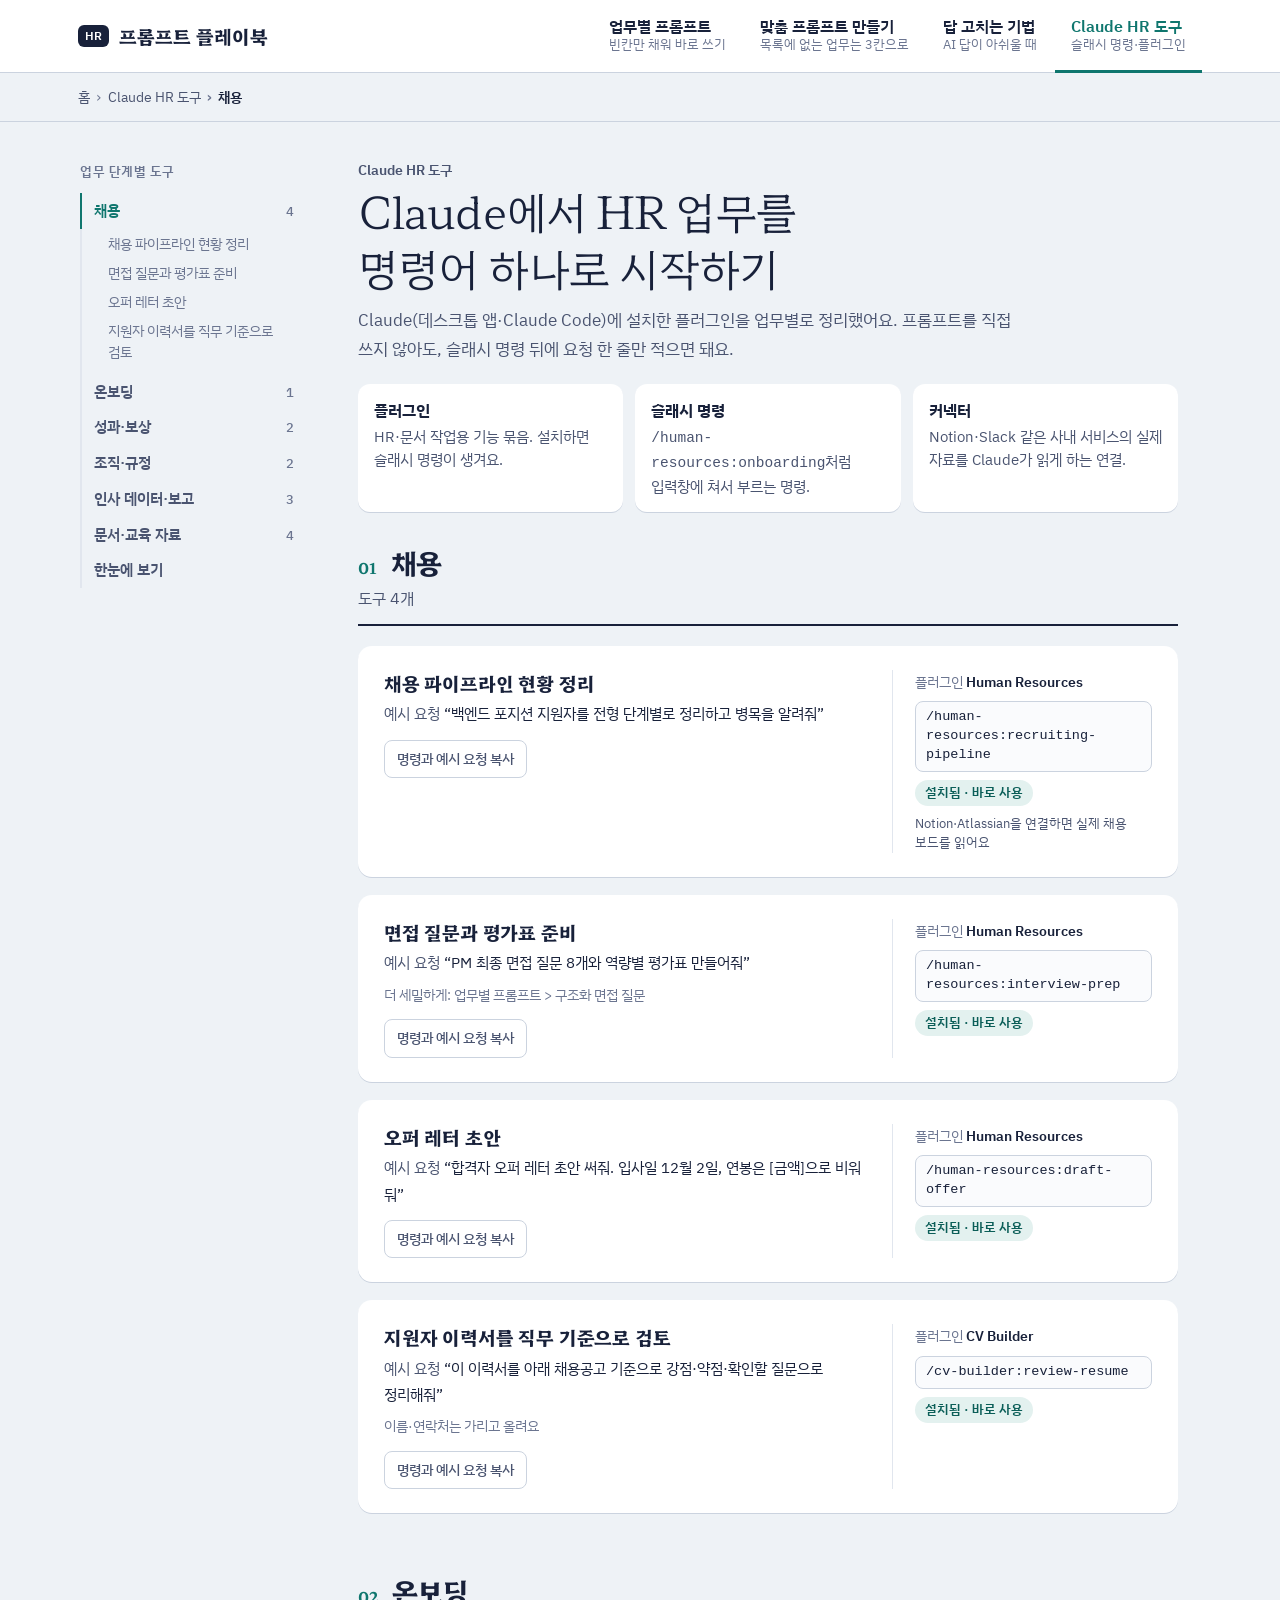
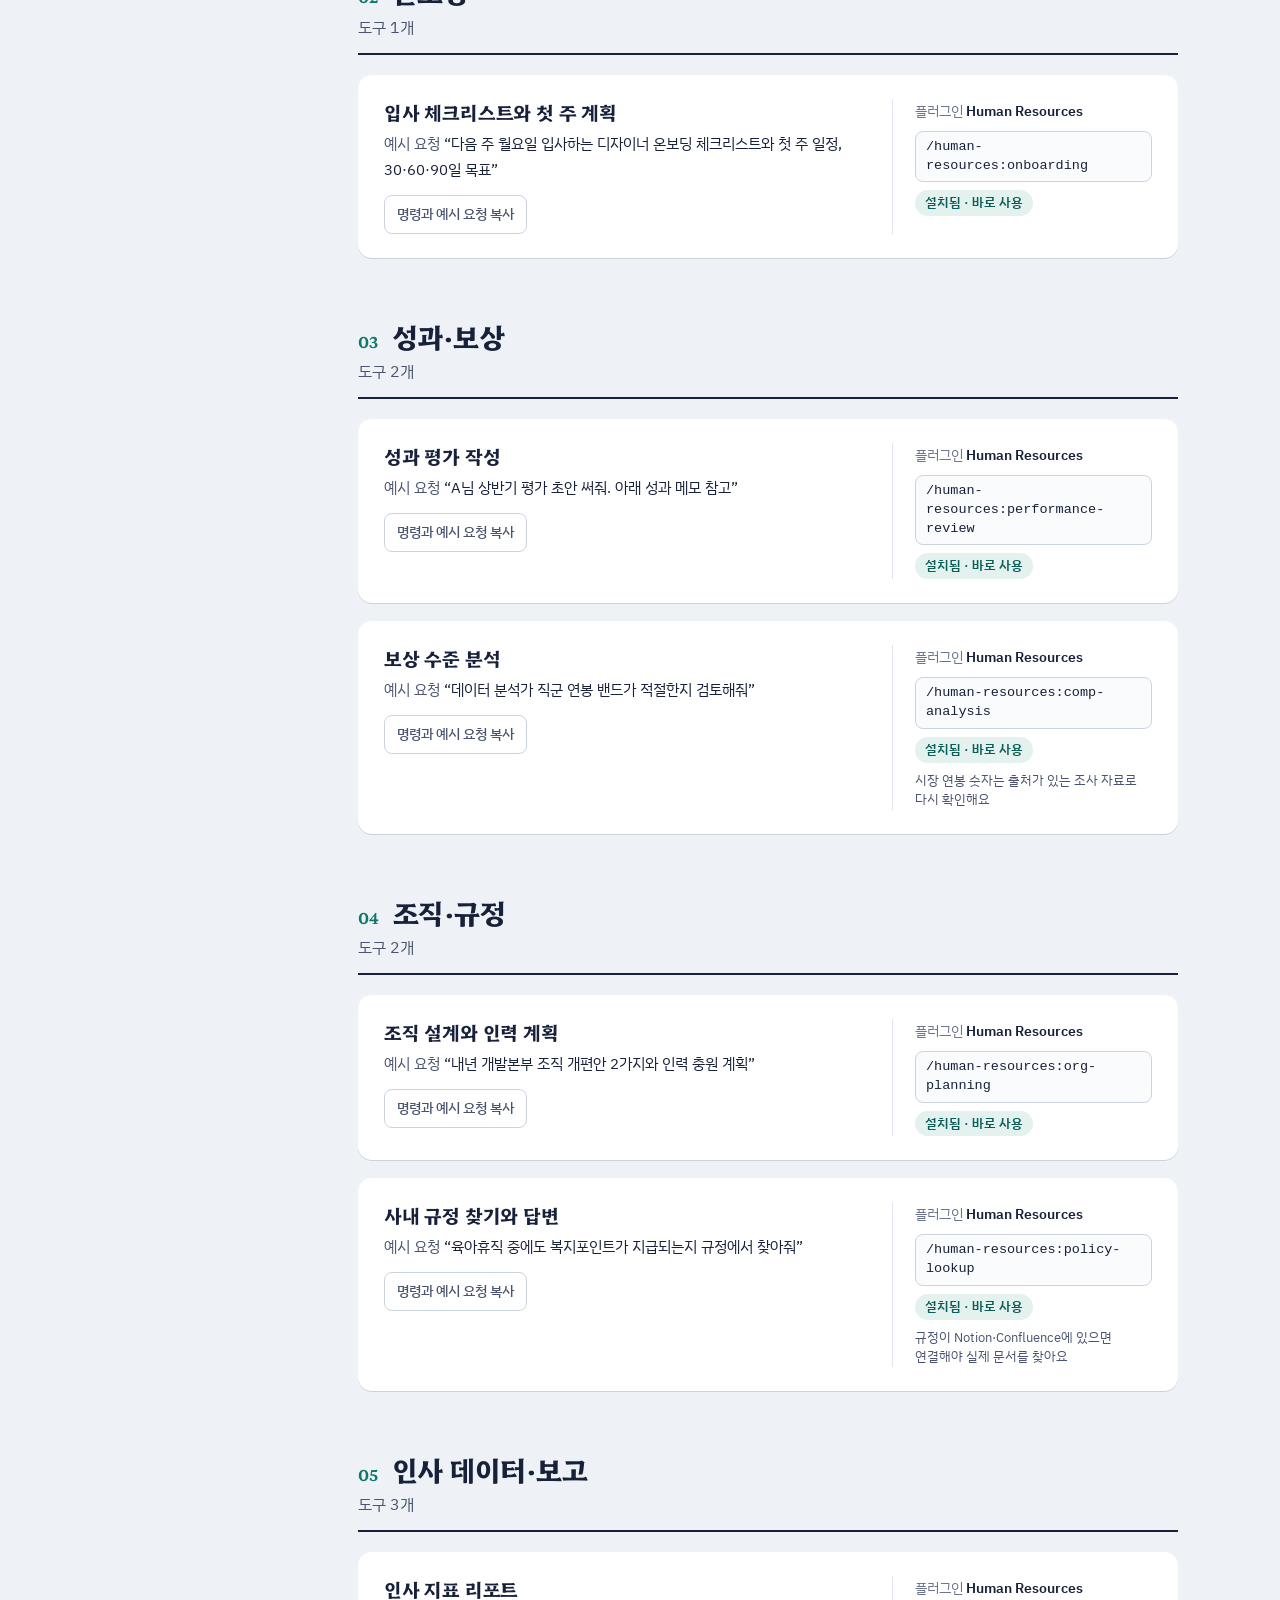
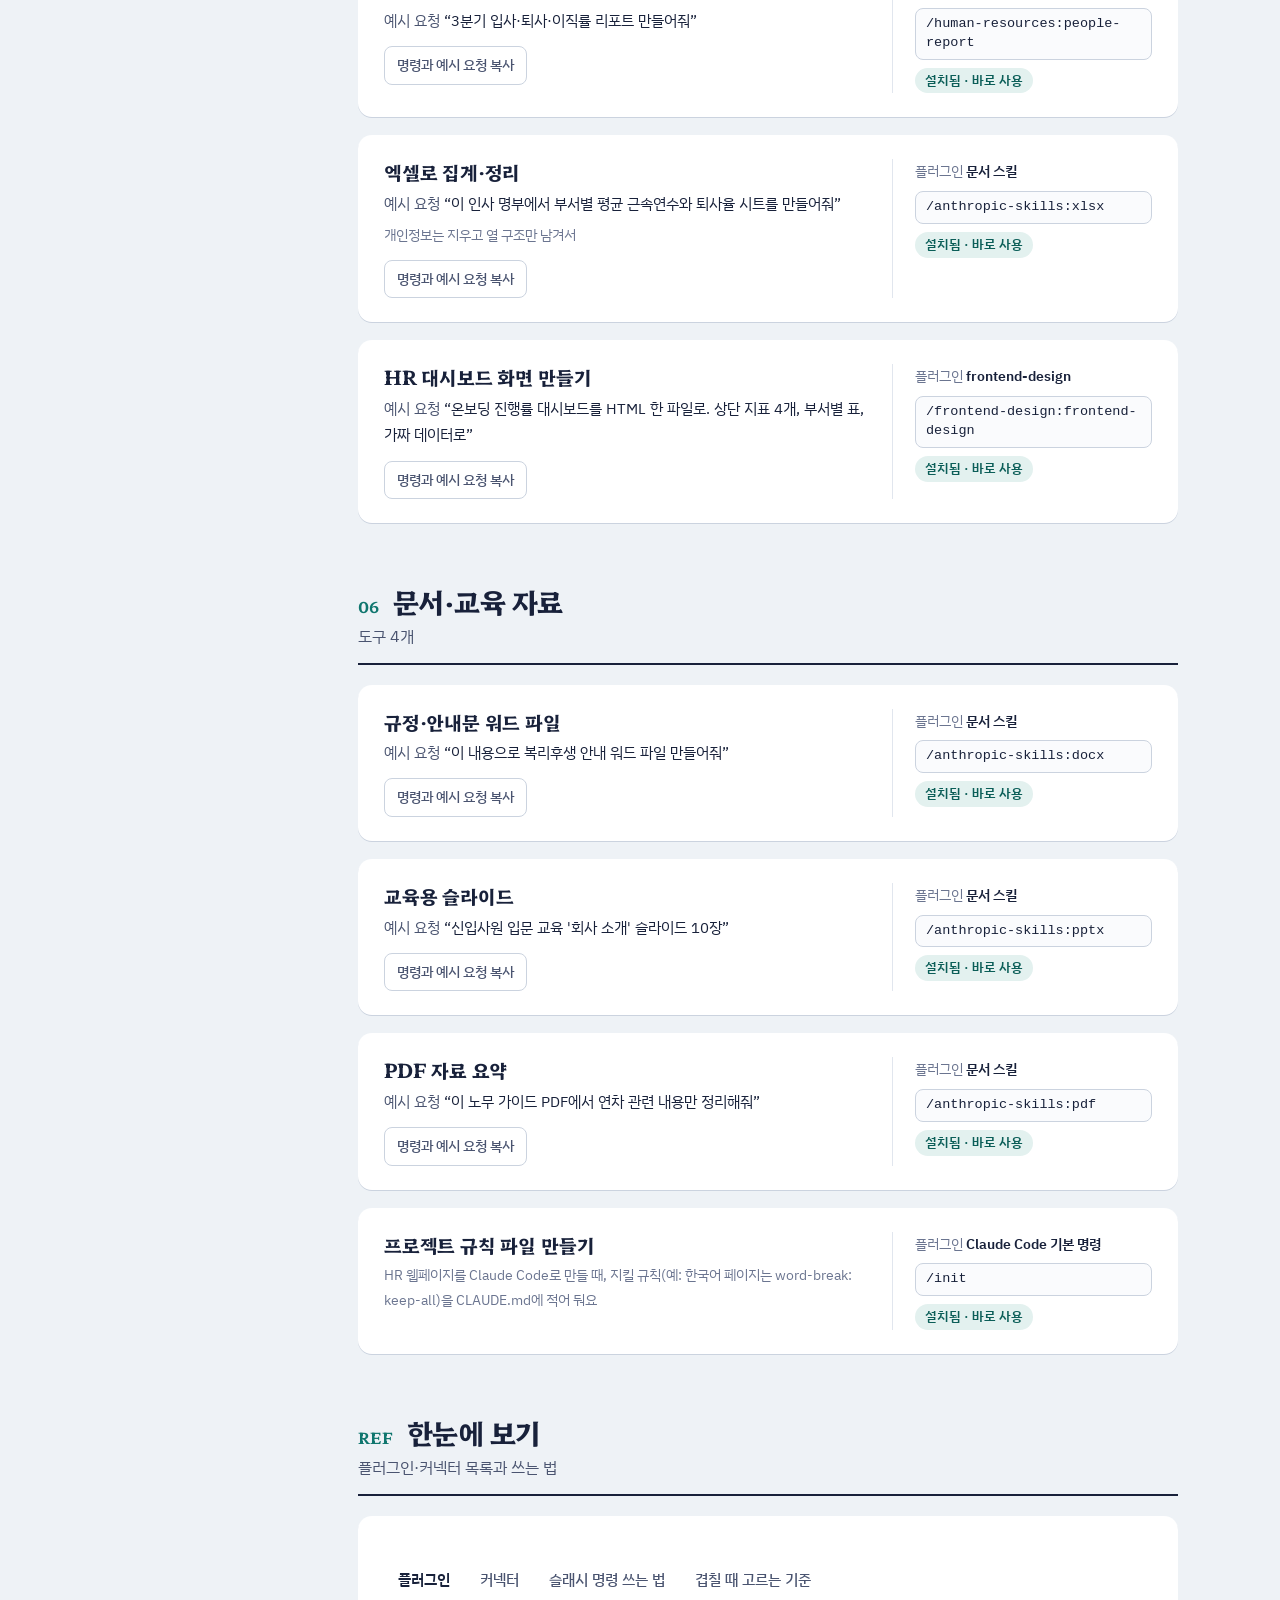
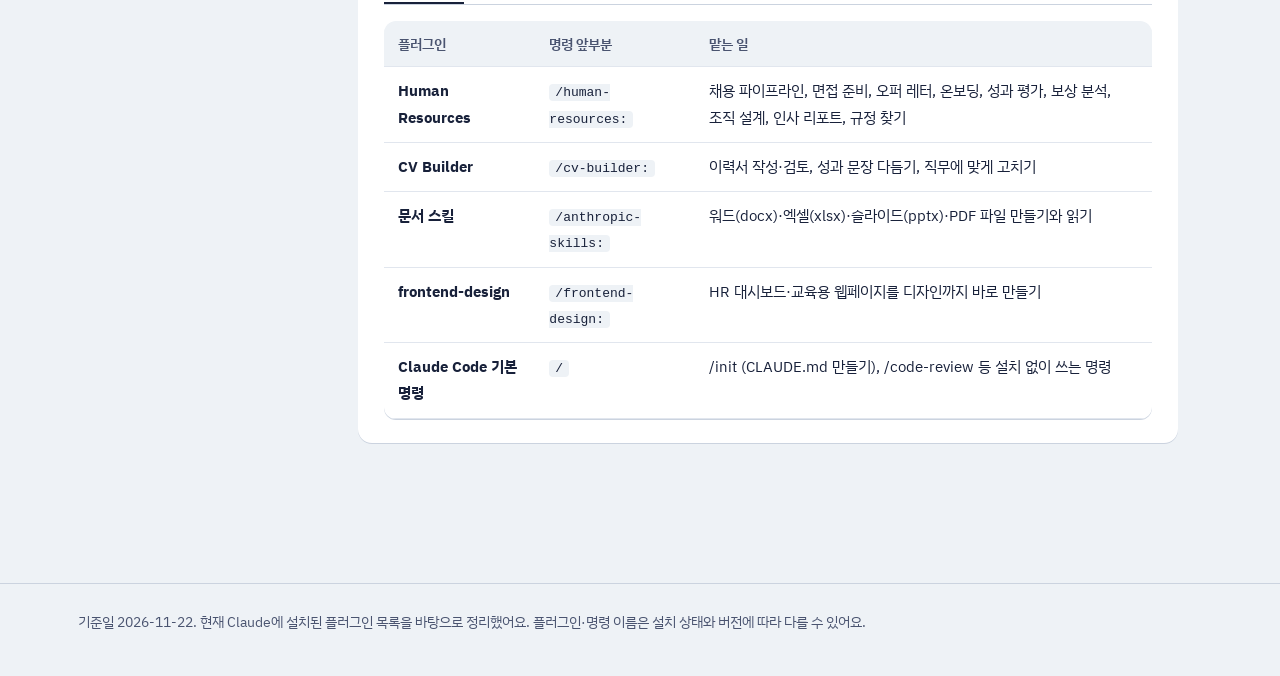
==== tools.html @ bd94b988 "HR 프롬프트 플레이북으로 개편: 홈·업무별 프롬프트·기법·도구 4구역, 탭·LNB·브레드크럼·스크롤스파이 Co-Authored-By: Claude Opus 5.5 <noreply" ====
<!DOCTYPE html>
<html lang="ko">
<head>
<meta charset="UTF-8">
<meta name="viewport" content="width=device-width, initial-scale=1">
<title>Claude HR 도구 | HR 프롬프트 플레이북</title>
<meta name="description" content="Claude에서 HR 업무별로 쓸 플러그인 슬래시 명령과 연결할 서비스를 정리했어요.">
<link rel="preconnect" href="https://fonts.googleapis.com">
<link rel="preconnect" href="https://fonts.gstatic.com" crossorigin>
<link href="https://fonts.googleapis.com/css2?family=Hahmlet:wght@300;500;700&family=IBM+Plex+Sans+KR:wght@400;500;600&display=swap" rel="stylesheet">
<link rel="stylesheet" href="assets/common.css">
<style>
  .what { display: grid; grid-template-columns: repeat(3, minmax(0, 1fr)); gap: 12px; margin-top: 20px; }
  .what div { background: var(--paper); border-radius: 12px; padding: 14px 16px; box-shadow: 0 1px 0 var(--line); font-size: 14.5px; line-height: 1.6; color: var(--ink-2); }
  .what b { display: block; color: var(--ink); font-size: 15.5px; margin-bottom: 2px; }
  .tool { display: grid; grid-template-columns: minmax(0, 1fr) 260px; gap: 18px 26px; }
  .tool h3 { font-size: 19px; }
  .tool .ex { margin: 6px 0 0; font-size: 15px; color: var(--ink-2); }
  .tool .ex q { color: var(--ink); }
  .tool .alt { margin: 6px 0 0; font-size: 14px; color: var(--ink-3); }
  .side { border-left: 1px solid var(--line-2); padding-left: 22px; display: grid; gap: 8px; align-content: start; }
  .side .plugin { font-size: 13.5px; color: var(--ink-3); }
  .side .plugin b { color: var(--ink); font-weight: 600; }
  .cmd {
    cursor: pointer; text-align: left; border: 1px solid var(--line); background: #FAFBFD; border-radius: 8px;
    padding: 6px 10px; font: 500 13.5px/1.4 ui-monospace, "Cascadia Code", Consolas, monospace; color: var(--ink); overflow-wrap: anywhere;
  }
  .cmd:hover { border-color: var(--teal); }
  .cmd.done { background: var(--ink); color: #fff; border-color: var(--ink); }
  .pill { display: inline-block; font-size: 12.5px; font-weight: 600; border-radius: 999px; padding: 2px 10px; width: fit-content; }
  .pill.ready { background: var(--teal-soft); color: var(--teal-dark); }
  .pill.link { background: var(--marker-soft); color: #7A5B00; }
  .need { font-size: 13px; color: var(--ink-2); line-height: 1.5; }
  .copy-line { justify-self: start; }
  table { width: 100%; border-collapse: collapse; font-size: 15px; background: var(--paper); border-radius: 12px; overflow: hidden; box-shadow: 0 1px 0 var(--line); }
  th, td { text-align: left; vertical-align: top; padding: 11px 14px; border-bottom: 1px solid var(--line-2); }
  th { background: var(--fog); font-size: 13.5px; color: var(--ink-2); font-weight: 600; }
  td code, .howto code { font: 500 13px/1.4 ui-monospace, Consolas, monospace; background: var(--fog); padding: 1px 6px; border-radius: 4px; }
  .howto ol { margin: 0; padding-left: 20px; display: grid; gap: 8px; }
  .rules { margin: 0; padding-left: 20px; display: grid; gap: 6px; }
  @media (max-width: 760px) {
    .what { grid-template-columns: minmax(0, 1fr); }
    .tool { grid-template-columns: minmax(0, 1fr); }
    .side { border-left: 0; padding-left: 0; border-top: 1px solid var(--line-2); padding-top: 14px; }
    .table-wrap { overflow-x: auto; }
  }
</style>
</head>
<body>

<header class="gnb">
  <div class="wrap gnb-in">
    <a class="brand" href="index.html"><i>HR</i>프롬프트 플레이북</a>
    <nav class="gnb-tabs" aria-label="주 메뉴">
      <a href="prompts.html"><b>업무별 프롬프트</b><small>빈칸만 채워 바로 쓰기</small></a>
      <a href="generator.html"><b>맞춤 프롬프트 만들기</b><small>목록에 없는 업무는 3칸으로</small></a>
      <a href="techniques.html"><b>답 고치는 기법</b><small>AI 답이 아쉬울 때</small></a>
      <a href="tools.html" aria-current="page"><b>Claude HR 도구</b><small>슬래시 명령·플러그인</small></a>
    </nav>
  </div>
</header>
<div class="crumbbar">
  <nav class="wrap crumbs" aria-label="현재 위치">
    <ol>
      <li><a href="index.html">홈</a></li>
      <li><a href="tools.html">Claude HR 도구</a></li>
      <li data-crumb="cat" hidden></li>
      <li data-crumb="item" hidden></li>
    </ol>
  </nav>
</div>

<div class="wrap layout">
  <nav class="lnb" aria-label="업무 단계" data-title="업무 단계별 도구"></nav>

  <main class="content" data-spy-root>
    <header class="page-head">
      <p class="eyebrow">Claude HR 도구</p>
      <h1>Claude에서 HR 업무를<br>명령어 하나로 시작하기</h1>
      <p>Claude(데스크톱 앱·Claude Code)에 설치한 플러그인을 업무별로 정리했어요. 프롬프트를 직접 쓰지 않아도, 슬래시 명령 뒤에 요청 한 줄만 적으면 돼요.</p>
      <div class="what">
        <div><b>플러그인</b>HR·문서 작업용 기능 묶음. 설치하면 슬래시 명령이 생겨요.</div>
        <div><b>슬래시 명령</b><code>/human-resources:onboarding</code>처럼 입력창에 쳐서 부르는 명령.</div>
        <div><b>커넥터</b>Notion·Slack 같은 사내 서비스의 실제 자료를 Claude가 읽게 하는 연결.</div>
      </div>
    </header>

    <div id="stages"></div>

    <section class="cat-sec" id="ref" data-spy-cat data-title="한눈에 보기">
      <header class="cat-head"><span class="no">REF</span><h2>한눈에 보기</h2><p>플러그인·커넥터 목록과 쓰는 법</p></header>
      <div class="card">
        <div class="tabs" role="tablist" aria-label="참고 자료">
          <button type="button" role="tab" id="r-t1" aria-controls="r-p1" aria-selected="true">플러그인</button>
          <button type="button" role="tab" id="r-t2" aria-controls="r-p2" aria-selected="false" tabindex="-1">커넥터</button>
          <button type="button" role="tab" id="r-t3" aria-controls="r-p3" aria-selected="false" tabindex="-1">슬래시 명령 쓰는 법</button>
          <button type="button" role="tab" id="r-t4" aria-controls="r-p4" aria-selected="false" tabindex="-1">겹칠 때 고르는 기준</button>
        </div>
        <div role="tabpanel" id="r-p1" aria-labelledby="r-t1"><div class="table-wrap"><table id="plugins"></table></div></div>
        <div role="tabpanel" id="r-p2" aria-labelledby="r-t2" hidden><div class="table-wrap"><table id="connectors"></table></div></div>
        <div role="tabpanel" id="r-p3" aria-labelledby="r-t3" hidden>
          <div class="howto"><ol>
            <li>Claude 입력창에 <code>/</code>를 입력하면 쓸 수 있는 명령 목록이 나와요.</li>
            <li>명령 뒤에 한 칸 띄우고 요청을 적어요. 예: <code>/human-resources:onboarding 다음 주 입사하는 디자이너 온보딩 계획</code></li>
            <li>슬래시를 몰라도 "온보딩 계획 짜 줘"처럼 말하면 Claude가 맞는 기능을 골라요. 슬래시로 부르면 원하는 기능이 확실하게 실행돼요.</li>
            <li>'연결 필요' 표시가 있는 커넥터는 처음 한 번 계정을 연결해야 써요.</li>
          </ol></div>
        </div>
        <div role="tabpanel" id="r-p4" aria-labelledby="r-t4" hidden>
          <ul class="rules">
            <li><b>글 한 편:</b> 공고·공지·메일은 <a href="prompts.html">업무별 프롬프트</a> 틀이 더 세밀해요. 명령은 빠르게 초안이 필요할 때.</li>
            <li><b>파일로 받기:</b> 워드·엑셀·슬라이드 파일이 필요하면 문서 스킬(docx·xlsx·pptx)을 함께 불러요.</li>
            <li><b>사내 자료 기반:</b> 규정·채용 보드가 Notion·Confluence에 있으면 커넥터를 연결해야 실제 내용을 읽어요.</li>
            <li><b>개인정보:</b> 지원자·직원 실명이 담긴 파일은 올리기 전에 가리거나, 회사 보안 정책을 먼저 확인해요.</li>
          </ul>
        </div>
      </div>
    </section>
  </main>
</div>

<footer><div class="wrap">기준일 2026-11-22. 현재 Claude에 설치된 플러그인 목록을 바탕으로 정리했어요. 플러그인·명령 이름은 설치 상태와 버전에 따라 다를 수 있어요.</div></footer>

<script src="assets/shell.js"></script>
<script>
const { esc } = Shell;

/* 1) 플러그인 — prefix: 슬래시 명령 앞부분 */
const PLUGINS = {
  hr:   { name: "Human Resources", prefix: "human-resources", use: "채용 파이프라인, 면접 준비, 오퍼 레터, 온보딩, 성과 평가, 보상 분석, 조직 설계, 인사 리포트, 규정 찾기" },
  cv:   { name: "CV Builder", prefix: "cv-builder", use: "이력서 작성·검토, 성과 문장 다듬기, 직무에 맞게 고치기" },
  docs: { name: "문서 스킬", prefix: "anthropic-skills", use: "워드(docx)·엑셀(xlsx)·슬라이드(pptx)·PDF 파일 만들기와 읽기" },
  fed:  { name: "frontend-design", prefix: "frontend-design", use: "HR 대시보드·교육용 웹페이지를 디자인까지 바로 만들기" },
  core: { name: "Claude Code 기본 명령", prefix: "", use: "/init (CLAUDE.md 만들기), /code-review 등 설치 없이 쓰는 명령" }
};

/* 2) 업무 단계별 도구 */
const STAGES = [
  { id: "s-recruit", title: "채용", rows: [
    { sit: "채용 파이프라인 현황 정리", p: "hr", cmds: ["recruiting-pipeline"], ex: "백엔드 포지션 지원자를 전형 단계별로 정리하고 병목을 알려줘", conn: "Notion·Atlassian을 연결하면 실제 채용 보드를 읽어요" },
    { sit: "면접 질문과 평가표 준비", p: "hr", cmds: ["interview-prep"], ex: "PM 최종 면접 질문 8개와 역량별 평가표 만들어줘", alt: "더 세밀하게: 업무별 프롬프트 > 구조화 면접 질문" },
    { sit: "오퍼 레터 초안", p: "hr", cmds: ["draft-offer"], ex: "합격자 오퍼 레터 초안 써줘. 입사일 12월 2일, 연봉은 [금액]으로 비워 둬" },
    { sit: "지원자 이력서를 직무 기준으로 검토", p: "cv", cmds: ["review-resume"], ex: "이 이력서를 아래 채용공고 기준으로 강점·약점·확인할 질문으로 정리해줘", alt: "이름·연락처는 가리고 올려요" } ] },
  { id: "s-onboard", title: "온보딩", rows: [
    { sit: "입사 체크리스트와 첫 주 계획", p: "hr", cmds: ["onboarding"], ex: "다음 주 월요일 입사하는 디자이너 온보딩 체크리스트와 첫 주 일정, 30·60·90일 목표" } ] },
  { id: "s-perform", title: "성과·보상", rows: [
    { sit: "성과 평가 작성", p: "hr", cmds: ["performance-review"], ex: "A님 상반기 평가 초안 써줘. 아래 성과 메모 참고" },
    { sit: "보상 수준 분석", p: "hr", cmds: ["comp-analysis"], ex: "데이터 분석가 직군 연봉 밴드가 적절한지 검토해줘", conn: "시장 연봉 숫자는 출처가 있는 조사 자료로 다시 확인해요" } ] },
  { id: "s-org", title: "조직·규정", rows: [
    { sit: "조직 설계와 인력 계획", p: "hr", cmds: ["org-planning"], ex: "내년 개발본부 조직 개편안 2가지와 인력 충원 계획" },
    { sit: "사내 규정 찾기와 답변", p: "hr", cmds: ["policy-lookup"], ex: "육아휴직 중에도 복지포인트가 지급되는지 규정에서 찾아줘", conn: "규정이 Notion·Confluence에 있으면 연결해야 실제 문서를 찾아요" } ] },
  { id: "s-data", title: "인사 데이터·보고", rows: [
    { sit: "인사 지표 리포트", p: "hr", cmds: ["people-report"], ex: "3분기 입사·퇴사·이직률 리포트 만들어줘" },
    { sit: "엑셀로 집계·정리", p: "docs", cmds: ["xlsx"], ex: "이 인사 명부에서 부서별 평균 근속연수와 퇴사율 시트를 만들어줘", alt: "개인정보는 지우고 열 구조만 남겨서" },
    { sit: "HR 대시보드 화면 만들기", p: "fed", cmds: ["frontend-design"], ex: "온보딩 진행률 대시보드를 HTML 한 파일로. 상단 지표 4개, 부서별 표, 가짜 데이터로" } ] },
  { id: "s-docs", title: "문서·교육 자료", rows: [
    { sit: "규정·안내문 워드 파일", p: "docs", cmds: ["docx"], ex: "이 내용으로 복리후생 안내 워드 파일 만들어줘" },
    { sit: "교육용 슬라이드", p: "docs", cmds: ["pptx"], ex: "신입사원 입문 교육 '회사 소개' 슬라이드 10장" },
    { sit: "PDF 자료 요약", p: "docs", cmds: ["pdf"], ex: "이 노무 가이드 PDF에서 연차 관련 내용만 정리해줘" },
    { sit: "프로젝트 규칙 파일 만들기", p: "core", cmds: ["init"], ex: "", alt: "HR 웹페이지를 Claude Code로 만들 때, 지킬 규칙(예: 한국어 페이지는 word-break: keep-all)을 CLAUDE.md에 적어 둬요" } ] }
];

/* 3) 커넥터 */
const CONNECTORS = [
  { name: "Notion", on: false, role: "채용 보드, 온보딩 문서, 사내 위키 읽기", note: "HR 플러그인과 함께 쓰려면 연결 필요" },
  { name: "Slack", on: false, role: "사내 메시지·채널 내용 참고", note: "공지 초안을 채널 분위기에 맞출 때" },
  { name: "Atlassian (Jira·Confluence)", on: false, role: "규정 문서, 채용 요청 티켓", note: "규정이 Confluence에 있을 때" },
  { name: "Google Drive", on: true, role: "드라이브 문서·시트 찾아 읽기", note: "개인정보가 담긴 파일은 공유 범위를 먼저 확인" },
  { name: "Vercel", on: true, role: "만든 HR 대시보드·게임을 인터넷에 배포", note: "GitHub에 올리면 자동 배포되게 연결" }
];

const slash = (p, c) => PLUGINS[p].prefix ? `/${PLUGINS[p].prefix}:${c}` : `/${c}`;

const $id = id => document.getElementById(id);
let n = 0;
$id("stages").innerHTML = STAGES.map((s, si) => `
  <section class="cat-sec" id="${s.id}" data-spy-cat data-title="${esc(s.title)}">
    <header class="cat-head"><span class="no">${String(si + 1).padStart(2, "0")}</span><h2>${esc(s.title)}</h2><p>도구 ${s.rows.length}개</p></header>
    ${s.rows.map(r => {
      const id = `${s.id}-${++n}`;
      const first = slash(r.p, r.cmds[0]);
      const line = r.ex ? `${first} ${r.ex}` : first;
      return `<article class="card tool" id="${id}" data-spy-item data-title="${esc(r.sit)}">
        <div>
          <h3>${esc(r.sit)}</h3>
          ${r.ex ? `<p class="ex">예시 요청 <q>${esc(r.ex)}</q></p>` : ""}
          ${r.alt ? `<p class="alt">${esc(r.alt)}</p>` : ""}
          ${r.ex ? `<p style="margin:12px 0 0"><button class="ghost js-copy copy-line" type="button" data-copy-text="${esc(line)}">명령과 예시 요청 복사</button></p>` : ""}
        </div>
        <div class="side">
          <span class="plugin">플러그인 <b>${esc(PLUGINS[r.p].name)}</b></span>
          ${r.cmds.map(c => `<button class="cmd js-copy" type="button" data-copy-text="${esc(slash(r.p, c))}" title="누르면 복사돼요">${esc(slash(r.p, c))}</button>`).join("")}
          <span class="pill ready">설치됨 · 바로 사용</span>
          ${r.conn ? `<span class="need">${esc(r.conn)}</span>` : ""}
        </div>
      </article>`;
    }).join("")}
  </section>`).join("");

$id("plugins").innerHTML = `<tr><th>플러그인</th><th>명령 앞부분</th><th>맡는 일</th></tr>` +
  Object.values(PLUGINS).map(p => `<tr><td><b>${esc(p.name)}</b></td><td><code>/${p.prefix ? p.prefix + ":" : ""}</code></td><td>${esc(p.use)}</td></tr>`).join("");
$id("connectors").innerHTML = `<tr><th>커넥터</th><th>상태</th><th>하는 일</th><th>메모</th></tr>` +
  CONNECTORS.map(c => `<tr><td><b>${esc(c.name)}</b></td><td>${c.on ? '<span class="pill ready">연결됨</span>' : '<span class="pill link">연결 필요</span>'}</td><td>${esc(c.role)}</td><td>${esc(c.note)}</td></tr>`).join("");

Shell.initSpy();
Shell.jumpToHash();
</script>
</body>
</html>
---- assets/common.css ----
/* =========================================================
   HR 프롬프트 플레이북 공통 스타일
   - 색·글꼴은 :root 에서만 바꾸면 전체가 바뀌어요
   ========================================================= */
:root {
  --fog: #EEF2F6;        /* 바탕 */
  --paper: #FFFFFF;      /* 카드 */
  --ink: #18213A;        /* 글씨 */
  --ink-2: #4A5470;      /* 보조 글씨 */
  --ink-3: #6B7590;      /* 흐린 글씨 */
  --line: #CBD3DF;
  --line-2: #E1E6EE;
  --marker: #FFD23F;     /* 형광펜: 내가 채운 곳 */
  --marker-soft: #FFF4C7;
  --teal: #0F766E;       /* 강조·버튼 */
  --teal-dark: #0B5E58;
  --teal-soft: #E3F1EF;
  --err: #B42318;
  --serif: "Hahmlet", "Nanum Myeongjo", serif;
  --sans: "IBM Plex Sans KR", "Pretendard", system-ui, "Malgun Gothic", sans-serif;
  --crumb-h: 48px;
}
* { box-sizing: border-box; }
html { scroll-behavior: smooth; scroll-padding-top: calc(var(--crumb-h) + 20px); }
body {
  margin: 0; background: var(--fog); color: var(--ink);
  font: 400 16.5px/1.75 var(--sans);
  word-break: keep-all; overflow-wrap: break-word; -webkit-font-smoothing: antialiased;
}
button, input, textarea, select { font: inherit; color: inherit; }
:focus-visible { outline: 3px solid var(--teal); outline-offset: 2px; }
a { color: var(--teal); }
.wrap { max-width: 1180px; margin: 0 auto; padding: 0 28px; }
.hidden { display: none !important; }

/* ===== 1단계 메뉴 (GNB): 사이트의 큰 4구역 ===== */
.gnb { background: var(--paper); border-bottom: 1px solid var(--line); }
.gnb-in { display: flex; align-items: stretch; gap: 28px; min-height: 72px; }
.brand {
  display: flex; align-items: center; gap: 10px; white-space: nowrap;
  font: 700 19px/1.2 var(--serif); color: var(--ink); text-decoration: none;
}
.brand i { font: 600 12px/1 var(--sans); font-style: normal; background: var(--ink); color: #fff; padding: 5px 7px; border-radius: 6px; }
.gnb-tabs { display: flex; margin-left: auto; gap: 2px; }
.gnb-tabs a {
  display: flex; flex-direction: column; justify-content: center; padding: 10px 16px;
  text-decoration: none; border-bottom: 3px solid transparent; margin-bottom: -1px;
}
.gnb-tabs a b { font-weight: 600; font-size: 15.5px; line-height: 1.3; color: var(--ink); }
.gnb-tabs a small { font-size: 12.5px; line-height: 1.4; color: var(--ink-3); }
.gnb-tabs a:hover { background: var(--fog); }
.gnb-tabs a[aria-current="page"] { border-bottom-color: var(--teal); }
.gnb-tabs a[aria-current="page"] b { color: var(--teal); }

/* ===== 브레드크럼: 지금 위치 (스크롤 따라 바뀜) ===== */
.crumbbar {
  position: sticky; top: 0; z-index: 30;
  background: rgba(238, 242, 246, .94); backdrop-filter: blur(8px); -webkit-backdrop-filter: blur(8px);
  border-bottom: 1px solid var(--line);
}
.crumbs ol {
  list-style: none; margin: 0; padding: 0; display: flex; align-items: center; gap: 6px;
  height: var(--crumb-h); font-size: 14px; color: var(--ink-2);
  overflow-x: auto; white-space: nowrap; scrollbar-width: none;
}
.crumbs ol::-webkit-scrollbar { display: none; }
.crumbs li { display: flex; align-items: center; gap: 6px; }
.crumbs li + li::before { content: "›"; color: var(--ink-3); }
.crumbs li[hidden] { display: none; }
.crumbs a { color: var(--ink-2); text-decoration: none; }
.crumbs a:hover { color: var(--ink); text-decoration: underline; text-underline-offset: 3px; }
.crumbs .is-current, .crumbs .is-current a { color: var(--ink); font-weight: 600; }

/* ===== 2단 배치: 왼쪽 LNB + 본문 ===== */
.layout {
  display: grid; grid-template-columns: 232px minmax(0, 1fr); gap: 48px; align-items: start;
  padding-top: 36px; padding-bottom: 80px;
}
.content { min-width: 0; max-width: 820px; }

/* ===== 2단계 메뉴 (LNB): 이 구역 안의 분류 + 3단계 항목 ===== */
.lnb {
  position: sticky; top: calc(var(--crumb-h) + 20px);
  max-height: calc(100vh - var(--crumb-h) - 40px); overflow: auto; padding: 2px 4px 12px 2px;
  scrollbar-width: thin;
}
.lnb-title { margin: 0 0 10px; font-size: 13px; font-weight: 600; color: var(--ink-3); letter-spacing: .04em; }
.lnb ol { list-style: none; margin: 0; padding: 0; }
.lnb > ol > li { border-left: 2px solid var(--line-2); }
.lnb a.cat {
  display: flex; justify-content: space-between; align-items: baseline; gap: 8px;
  padding: 7px 12px; margin-left: -2px; border-left: 2px solid transparent;
  color: var(--ink-2); text-decoration: none; font-weight: 600; font-size: 15px; line-height: 1.45;
}
.lnb a.cat span { font-weight: 500; font-size: 12.5px; color: var(--ink-3); }
.lnb a.cat:hover { color: var(--ink); }
.lnb a.cat.on { color: var(--teal); border-left-color: var(--teal); }
.lnb .items { display: none; padding: 0 0 8px; }
.lnb li.open .items { display: block; }
.lnb a.item {
  display: block; position: relative; padding: 4px 10px 4px 26px;
  font-size: 14px; line-height: 1.5; color: var(--ink-3); text-decoration: none;
}
.lnb a.item:hover { color: var(--ink); }
.lnb a.item.on { color: var(--ink); font-weight: 600; }
.lnb a.item.on::before {
  content: ""; position: absolute; left: 13px; top: 50%; width: 6px; height: 6px; margin-top: -3px;
  border-radius: 50%; background: var(--marker); box-shadow: 0 0 0 2px var(--ink);
}

/* ===== 페이지 머리말 ===== */
.page-head { margin-bottom: 32px; }
.eyebrow { margin: 0 0 6px; font-size: 13.5px; font-weight: 600; color: var(--teal); }
.page-head h1 { margin: 0 0 10px; font: 300 clamp(30px, 4.2vw, 44px)/1.3 var(--serif); letter-spacing: -.02em; }
.page-head > p { margin: 0; color: var(--ink-2); max-width: 40em; }
.notice {
  display: flex; gap: 10px; margin-top: 18px; padding: 12px 16px; font-size: 15px;
  background: var(--marker-soft); border-left: 4px solid var(--marker); border-radius: 10px;
}
.notice b { flex: none; }

/* ===== 분류 묶음 (LNB 한 칸 = 이 묶음 하나) ===== */
.cat-sec { margin-bottom: 60px; }
.cat-head {
  display: flex; flex-wrap: wrap; align-items: baseline; gap: 4px 14px;
  border-bottom: 2px solid var(--ink); padding-bottom: 12px; margin-bottom: 20px;
}
.cat-head .no { font: 700 15px/1 var(--serif); color: var(--teal); }
.cat-head h2 { margin: 0; font: 700 28px/1.3 var(--serif); letter-spacing: -.02em; }
.cat-head p { flex-basis: 100%; margin: 0; color: var(--ink-2); font-size: 15.5px; }

/* ===== 카드 ===== */
.card { background: var(--paper); border-radius: 14px; box-shadow: 0 1px 0 var(--line); padding: 24px 26px; margin-bottom: 18px; }
.card h3 { margin: 0 0 4px; font: 700 21px/1.35 var(--serif); letter-spacing: -.01em; }
.card .when { margin: 0; color: var(--ink-2); font-size: 15.5px; }
.techs { margin: 10px 0 0; display: flex; flex-wrap: wrap; align-items: center; gap: 6px; font-size: 13.5px; }
.techs > span { color: var(--ink-3); margin-right: 2px; }
.techs a { background: var(--teal-soft); color: var(--teal-dark); text-decoration: none; padding: 2px 10px; border-radius: 999px; font-weight: 500; }
.techs a:hover { text-decoration: underline; }

/* ===== 탭 ===== */
.tabs {
  display: flex; gap: 2px; margin: 18px 0 16px; border-bottom: 1px solid var(--line);
  overflow-x: auto; scrollbar-width: none;
}
.tabs::-webkit-scrollbar { display: none; }
.tabs [role="tab"] {
  flex: none; cursor: pointer; border: 0; background: none; margin-bottom: -1px;
  padding: 9px 14px; font-size: 15px; font-weight: 500; color: var(--ink-2);
  border-bottom: 3px solid transparent; border-radius: 8px 8px 0 0;
}
.tabs [role="tab"]:hover { color: var(--ink); background: var(--fog); }
.tabs [role="tab"][aria-selected="true"] { color: var(--ink); font-weight: 600; border-bottom-color: var(--ink); }
/* 알약 모양 탭 */
.tabs.seg { border: 0; background: var(--line-2); padding: 4px; border-radius: 12px; display: inline-flex; max-width: 100%; }
.tabs.seg [role="tab"] { border: 0; border-radius: 9px; margin: 0; padding: 8px 16px; }
.tabs.seg [role="tab"][aria-selected="true"] { background: var(--paper); box-shadow: 0 1px 2px rgba(24,33,58,.12); }
[role="tabpanel"][hidden] { display: none; }

/* ===== 프롬프트 틀 상자 ===== */
.tpl { border: 1px solid var(--line); border-radius: 12px; background: #FAFBFD; }
.tpl-bar { display: flex; align-items: center; justify-content: space-between; gap: 10px; padding: 8px 8px 8px 16px; border-bottom: 1px solid var(--line); }
.tpl-bar span { font-size: 13.5px; color: var(--ink-2); line-height: 1.45; }
.tpl pre { margin: 0; padding: 16px 18px; font: 400 15px/1.8 var(--sans); white-space: pre-wrap; word-break: keep-all; overflow-wrap: anywhere; }
mark.fill { background: var(--marker); color: var(--ink); padding: 0 2px; border-radius: 2px; }
mark.blank { background: none; color: var(--ink-2); border-bottom: 2px dashed var(--ink-3); padding: 0 1px; }
.copy {
  flex: none; cursor: pointer; border: 0; border-radius: 8px; background: var(--teal); color: #fff;
  font-weight: 600; font-size: 14.5px; padding: 8px 16px; min-height: 40px; white-space: nowrap;
}
.copy:hover { background: var(--teal-dark); }
.copy.done { background: var(--ink); }

/* ===== 입력칸 ===== */
.fields { display: grid; grid-template-columns: repeat(2, minmax(0, 1fr)); gap: 12px 16px; margin-bottom: 14px; }
.field label { display: block; margin-bottom: 4px; font-size: 14px; font-weight: 600; color: var(--ink-2); }
.field input, .field textarea {
  width: 100%; padding: 9px 12px; font-size: 15px; border: 1px solid var(--line); border-radius: 9px; background: var(--paper);
}
.field textarea { min-height: 84px; resize: vertical; line-height: 1.6; }
.field input:focus, .field textarea:focus { outline: none; border-color: var(--teal); box-shadow: 0 0 0 3px var(--teal-soft); }
.field.wide { grid-column: 1 / -1; }
.field-actions { grid-column: 1 / -1; display: flex; flex-wrap: wrap; gap: 8px; }
.ghost {
  cursor: pointer; border: 1px solid var(--line); background: var(--paper); border-radius: 8px;
  padding: 6px 12px; font-size: 14px; font-weight: 500; color: var(--ink-2);
}
.ghost:hover { border-color: var(--ink-2); color: var(--ink); }

/* 확인 포인트 */
.checks { margin: 0; padding: 0; list-style: none; display: grid; gap: 8px; }
.checks li { display: flex; gap: 10px; padding: 10px 14px; background: var(--fog); border-radius: 10px; font-size: 15.5px; line-height: 1.6; }
.checks li::before { content: "✓"; flex: none; color: var(--teal); font-weight: 700; }

footer { padding: 26px 0 44px; color: var(--ink-2); font-size: 14px; border-top: 1px solid var(--line); }

@media (prefers-reduced-motion: reduce) { html { scroll-behavior: auto; } }

/* ===== 태블릿·휴대폰: LNB가 위쪽 가로 막대로 바뀌어요 ===== */
@media (max-width: 960px) {
  html { scroll-padding-top: calc(var(--crumb-h) + 64px); }
  .gnb-in { flex-direction: column; gap: 0; min-height: 0; padding-top: 14px; }
  .gnb-tabs { margin: 6px -28px 0; padding: 0 22px; overflow-x: auto; scrollbar-width: none; }
  .gnb-tabs::-webkit-scrollbar { display: none; }
  .gnb-tabs a { flex: none; padding: 10px 12px; }
  .gnb-tabs a small { display: none; }
  .layout { grid-template-columns: minmax(0, 1fr); gap: 0; padding-top: 0; }
  .lnb {
    position: sticky; top: var(--crumb-h); z-index: 20; max-height: none;
    margin: 0 -28px 24px; padding: 8px 28px; overflow-x: auto; overflow-y: hidden;
    background: var(--fog); border-bottom: 1px solid var(--line); scrollbar-width: none;
  }
  .lnb::-webkit-scrollbar { display: none; }
  .lnb-title { display: none; }
  .lnb > ol { display: flex; gap: 6px; }
  .lnb > ol > li { border: 0; flex: none; }
  .lnb a.cat {
    margin: 0; padding: 6px 13px; border: 1px solid var(--line); border-radius: 999px; background: var(--paper);
    font-size: 14px; white-space: nowrap;
  }
  .lnb a.cat.on { background: var(--ink); border-color: var(--ink); color: #fff; }
  .lnb a.cat.on span { color: #C9D0E0; }
  .lnb li.open .items { display: none; }
  .content { max-width: none; padding-top: 24px; }
}
@media (max-width: 640px) {
  body { font-size: 16px; }
  .wrap { padding: 0 16px; }
  .gnb-tabs { margin: 6px -16px 0; padding: 0 10px; }
  .lnb { margin: 0 -16px 20px; padding: 8px 16px; }
  .card { padding: 20px 16px; }
  .cat-head h2 { font-size: 24px; }
  .fields { grid-template-columns: minmax(0, 1fr); }
  .tpl-bar { flex-wrap: wrap; padding: 10px 10px 10px 14px; }
  .tpl pre { padding: 14px; font-size: 15px; }
}
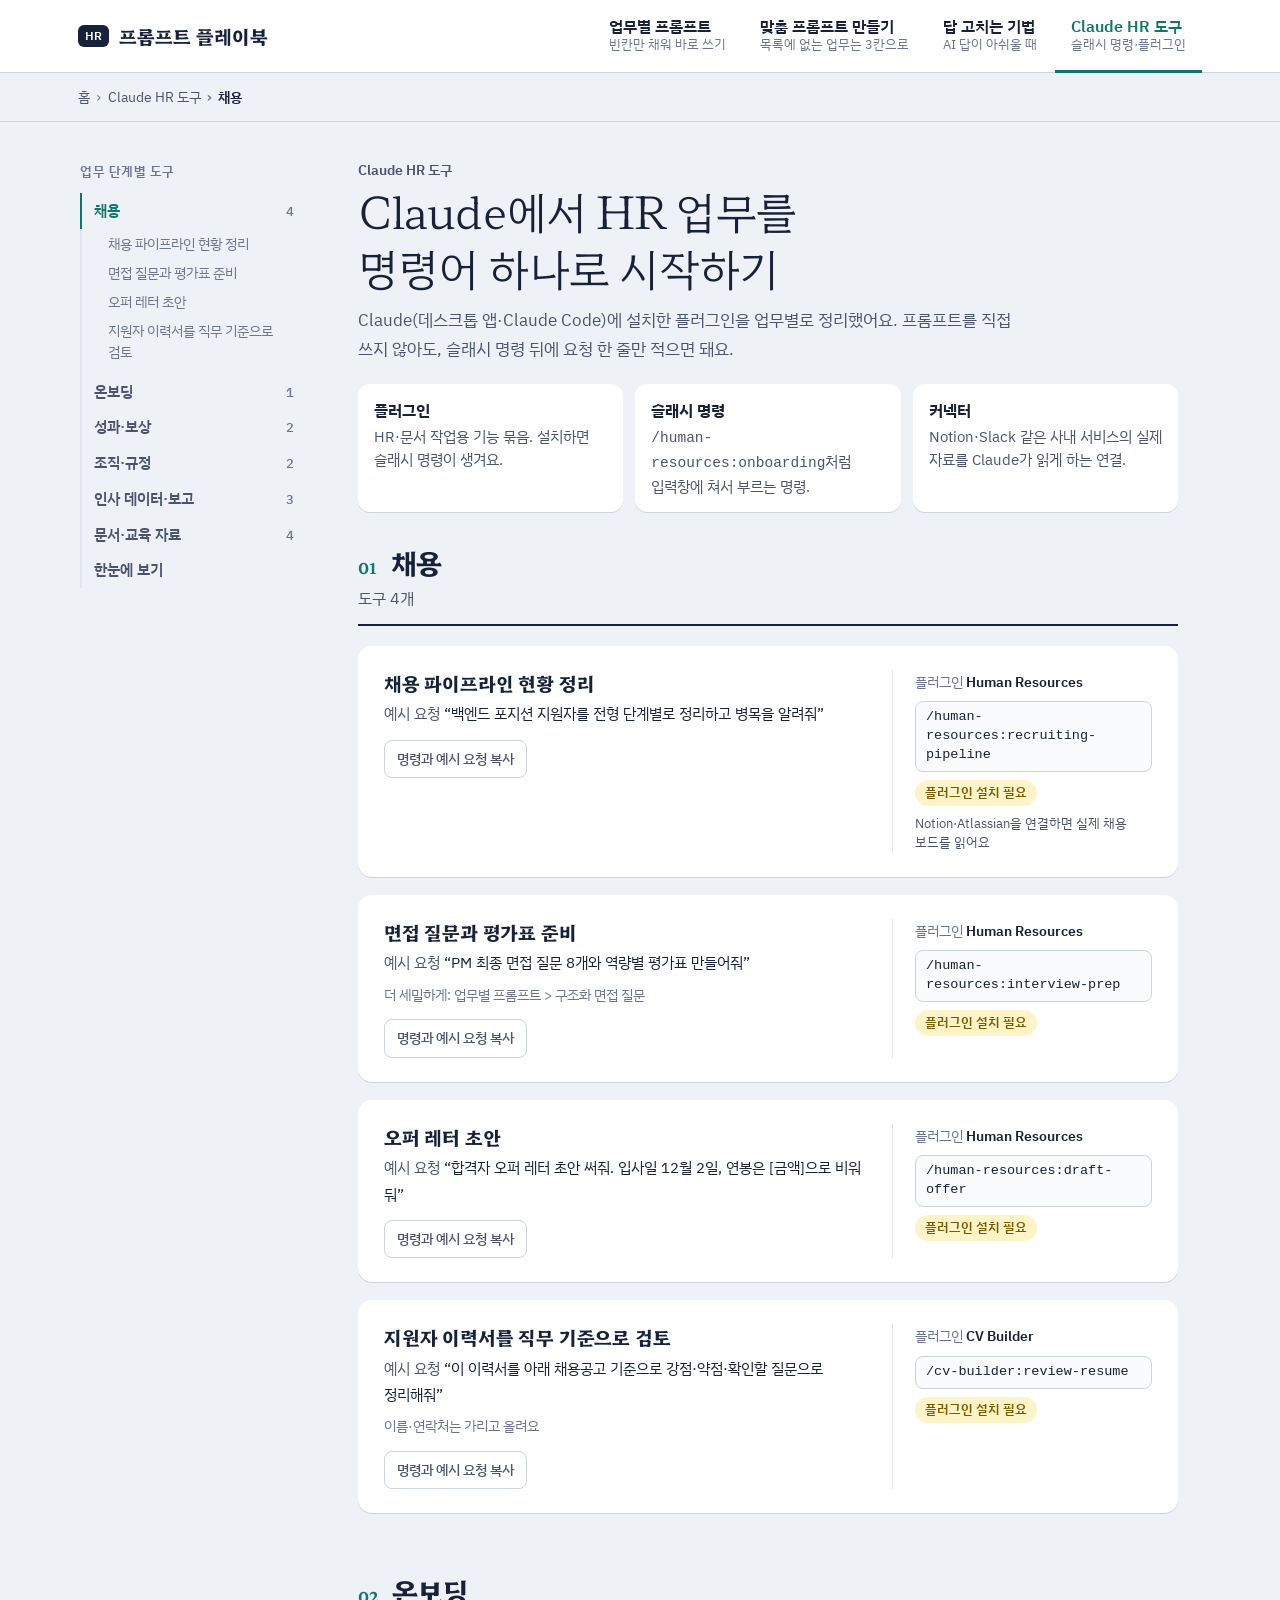
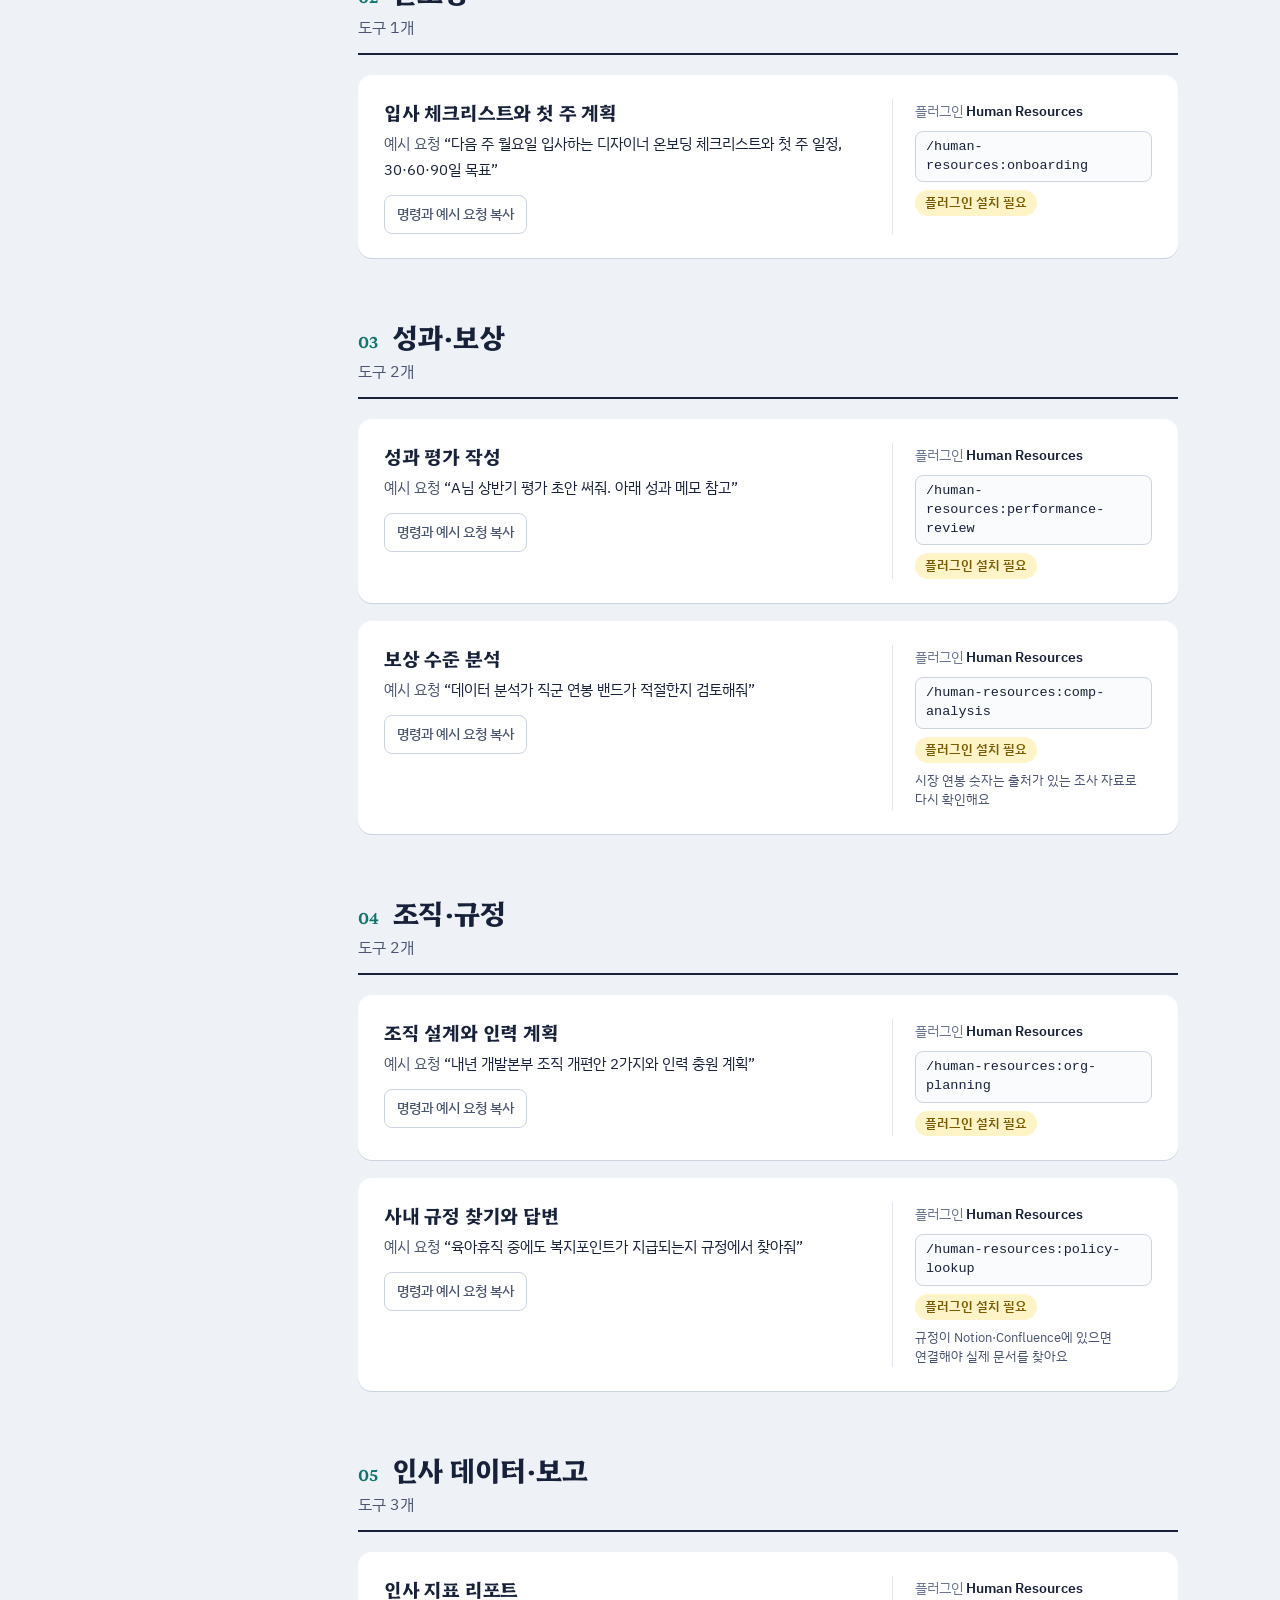
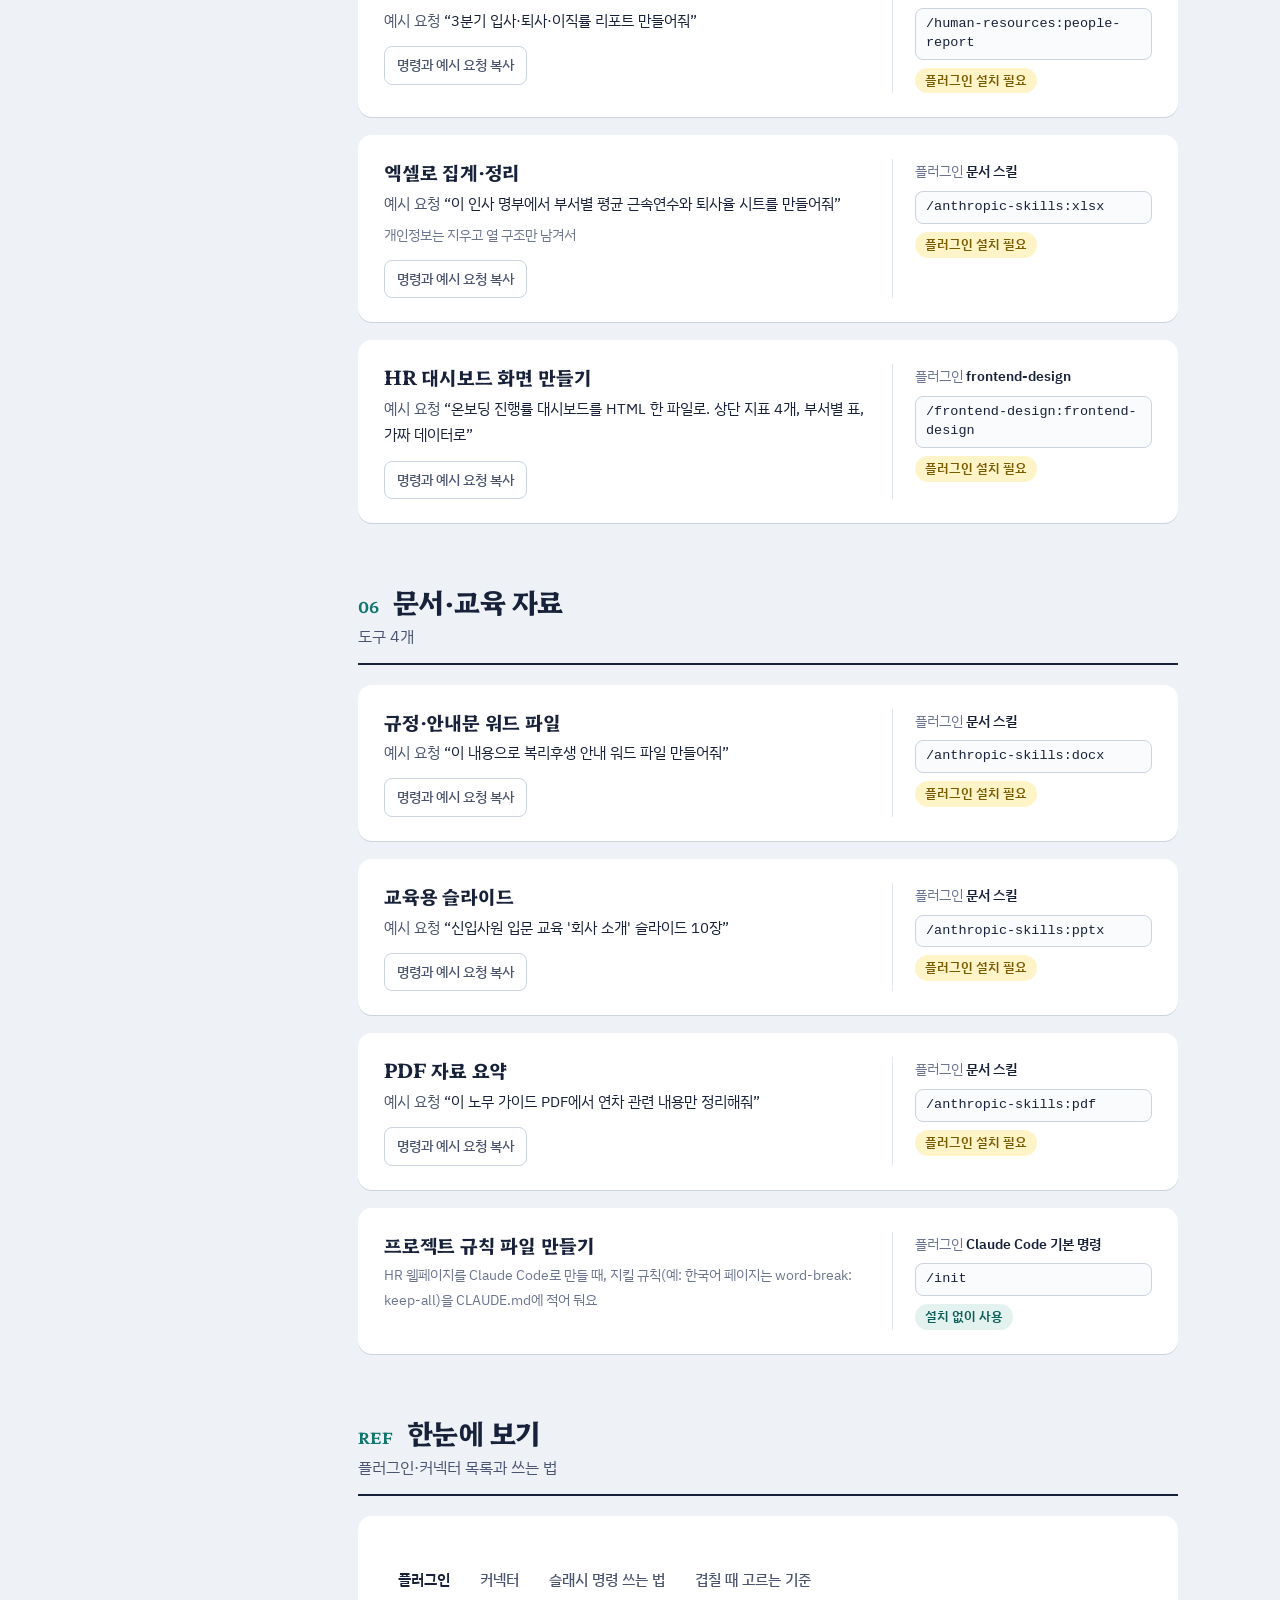
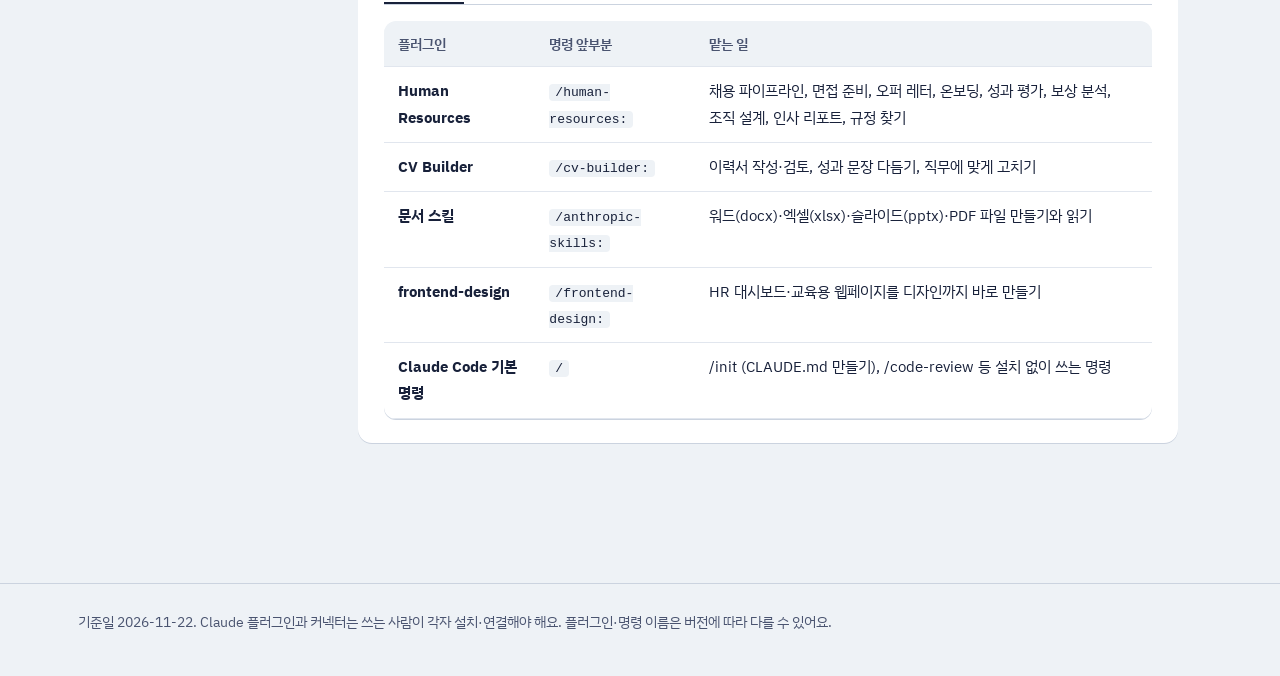
==== commit 3b26a827: "도구 페이지: 내 PC 연결 상태 대신 보는 사람이 할 준비를 안내 Co-Authored-By: Claude Opus 5.5 <noreply@anthropic.com>" ====
--- a/tools.html
+++ b/tools.html
@@ -27,7 +27,8 @@
   }
   .cmd:hover { border-color: var(--teal); }
   .cmd.done { background: var(--ink); color: #fff; border-color: var(--ink); }
-  .pill { display: inline-block; font-size: 12.5px; font-weight: 600; border-radius: 999px; padding: 2px 10px; width: fit-content; }
+  .pill { display: inline-block; font-size: 12.5px; font-weight: 600; border-radius: 999px; padding: 2px 10px; width: fit-content; white-space: nowrap; }
+  .table-note { margin: 0 0 12px; font-size: 14.5px; color: var(--ink-2); }
   .pill.ready { background: var(--teal-soft); color: var(--teal-dark); }
   .pill.link { background: var(--marker-soft); color: #7A5B00; }
   .need { font-size: 13px; color: var(--ink-2); line-height: 1.5; }
@@ -97,13 +98,15 @@
           <button type="button" role="tab" id="r-t4" aria-controls="r-p4" aria-selected="false" tabindex="-1">겹칠 때 고르는 기준</button>
         </div>
         <div role="tabpanel" id="r-p1" aria-labelledby="r-t1"><div class="table-wrap"><table id="plugins"></table></div></div>
-        <div role="tabpanel" id="r-p2" aria-labelledby="r-t2" hidden><div class="table-wrap"><table id="connectors"></table></div></div>
+        <div role="tabpanel" id="r-p2" aria-labelledby="r-t2" hidden>
+          <p class="table-note">커넥터는 쓰는 사람마다 자기 계정으로 한 번씩 연결해야 해요. Claude 설정의 '커넥터'에서 연결하고, 실제로 쓰는 서비스만 연결하세요.</p>
+          <div class="table-wrap"><table id="connectors"></table></div></div>
         <div role="tabpanel" id="r-p3" aria-labelledby="r-t3" hidden>
           <div class="howto"><ol>
             <li>Claude 입력창에 <code>/</code>를 입력하면 쓸 수 있는 명령 목록이 나와요.</li>
             <li>명령 뒤에 한 칸 띄우고 요청을 적어요. 예: <code>/human-resources:onboarding 다음 주 입사하는 디자이너 온보딩 계획</code></li>
             <li>슬래시를 몰라도 "온보딩 계획 짜 줘"처럼 말하면 Claude가 맞는 기능을 골라요. 슬래시로 부르면 원하는 기능이 확실하게 실행돼요.</li>
-            <li>'연결 필요' 표시가 있는 커넥터는 처음 한 번 계정을 연결해야 써요.</li>
+            <li>'플러그인 설치 필요' 표시가 있으면 Claude에서 그 플러그인을 먼저 설치해요. 커넥터는 내 계정으로 처음 한 번 연결해요.</li>
           </ol></div>
         </div>
         <div role="tabpanel" id="r-p4" aria-labelledby="r-t4" hidden>
@@ -119,7 +122,7 @@
   </main>
 </div>
 
-<footer><div class="wrap">기준일 2026-11-22. 현재 Claude에 설치된 플러그인 목록을 바탕으로 정리했어요. 플러그인·명령 이름은 설치 상태와 버전에 따라 다를 수 있어요.</div></footer>
+<footer><div class="wrap">기준일 2026-11-22. Claude 플러그인과 커넥터는 쓰는 사람이 각자 설치·연결해야 해요. 플러그인·명령 이름은 버전에 따라 다를 수 있어요.</div></footer>
 
 <script src="assets/shell.js"></script>
 <script>
@@ -161,12 +164,13 @@
 ];
 
 /* 3) 커넥터 */
+/* 3) 커넥터 — 보는 사람 기준 안내 (내 PC의 연결 상태는 적지 않아요) */
 const CONNECTORS = [
-  { name: "Notion", on: false, role: "채용 보드, 온보딩 문서, 사내 위키 읽기", note: "HR 플러그인과 함께 쓰려면 연결 필요" },
-  { name: "Slack", on: false, role: "사내 메시지·채널 내용 참고", note: "공지 초안을 채널 분위기에 맞출 때" },
-  { name: "Atlassian (Jira·Confluence)", on: false, role: "규정 문서, 채용 요청 티켓", note: "규정이 Confluence에 있을 때" },
-  { name: "Google Drive", on: true, role: "드라이브 문서·시트 찾아 읽기", note: "개인정보가 담긴 파일은 공유 범위를 먼저 확인" },
-  { name: "Vercel", on: true, role: "만든 HR 대시보드·게임을 인터넷에 배포", note: "GitHub에 올리면 자동 배포되게 연결" }
+  { name: "Notion", role: "채용 보드, 온보딩 문서, 사내 위키 읽기", when: "채용·온보딩 자료를 Notion에서 관리할 때" },
+  { name: "Slack", role: "사내 메시지·채널 내용 참고", when: "공지 초안을 채널 분위기에 맞추고 싶을 때" },
+  { name: "Atlassian (Jira·Confluence)", role: "규정 문서, 채용 요청 티켓", when: "사내 규정이 Confluence에 있을 때" },
+  { name: "Google Drive", role: "드라이브 문서·시트 찾아 읽기", when: "인사 자료가 드라이브에 있을 때. 개인정보 파일은 공유 범위부터 확인" },
+  { name: "Vercel", role: "만든 HR 대시보드·게임을 인터넷에 배포", when: "직접 만든 페이지를 주소로 공유하고 싶을 때" }
 ];
 
 const slash = (p, c) => PLUGINS[p].prefix ? `/${PLUGINS[p].prefix}:${c}` : `/${c}`;
@@ -190,7 +194,7 @@
         <div class="side">
           <span class="plugin">플러그인 <b>${esc(PLUGINS[r.p].name)}</b></span>
           ${r.cmds.map(c => `<button class="cmd js-copy" type="button" data-copy-text="${esc(slash(r.p, c))}" title="누르면 복사돼요">${esc(slash(r.p, c))}</button>`).join("")}
-          <span class="pill ready">설치됨 · 바로 사용</span>
+          ${r.p === "core" ? '<span class="pill ready">설치 없이 사용</span>' : '<span class="pill link">플러그인 설치 필요</span>'}
           ${r.conn ? `<span class="need">${esc(r.conn)}</span>` : ""}
         </div>
       </article>`;
@@ -199,8 +203,8 @@
 
 $id("plugins").innerHTML = `<tr><th>플러그인</th><th>명령 앞부분</th><th>맡는 일</th></tr>` +
   Object.values(PLUGINS).map(p => `<tr><td><b>${esc(p.name)}</b></td><td><code>/${p.prefix ? p.prefix + ":" : ""}</code></td><td>${esc(p.use)}</td></tr>`).join("");
-$id("connectors").innerHTML = `<tr><th>커넥터</th><th>상태</th><th>하는 일</th><th>메모</th></tr>` +
-  CONNECTORS.map(c => `<tr><td><b>${esc(c.name)}</b></td><td>${c.on ? '<span class="pill ready">연결됨</span>' : '<span class="pill link">연결 필요</span>'}</td><td>${esc(c.role)}</td><td>${esc(c.note)}</td></tr>`).join("");
+$id("connectors").innerHTML = `<tr><th>커넥터</th><th>하는 일</th><th>언제 연결하나요</th></tr>` +
+  CONNECTORS.map(c => `<tr><td><b>${esc(c.name)}</b></td><td>${esc(c.role)}</td><td>${esc(c.when)}</td></tr>`).join("");
 
 Shell.initSpy();
 Shell.jumpToHash();
